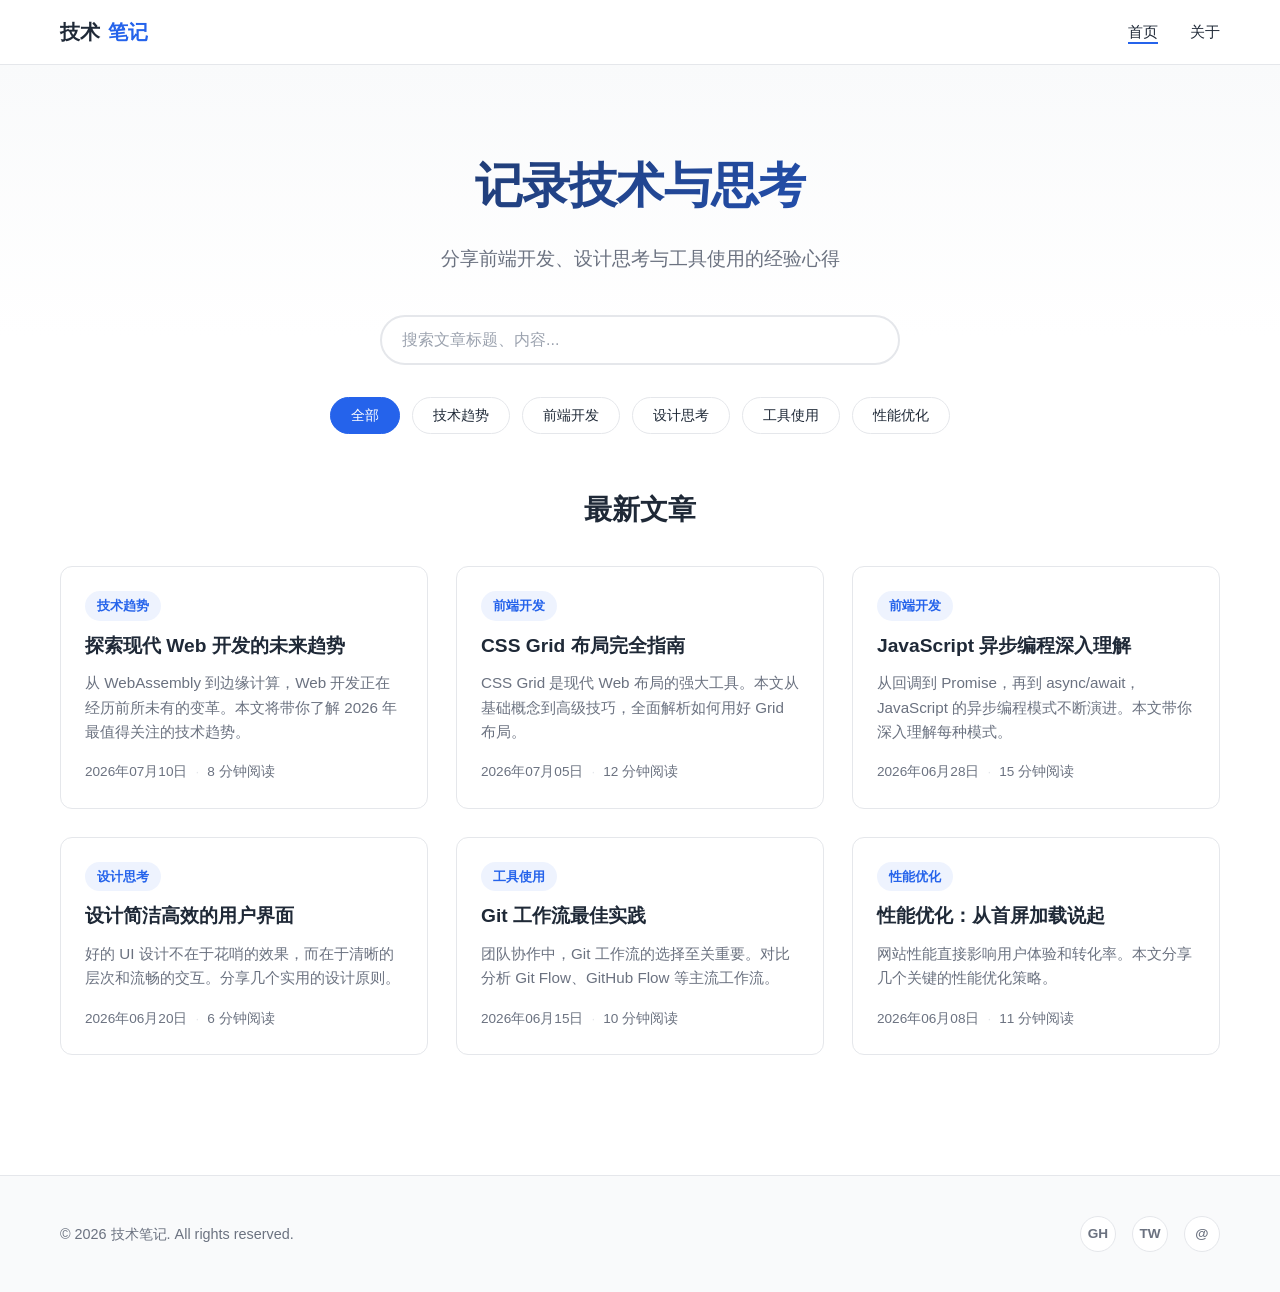
==== index.html @ 2897ea12 "Initial commit" ====
<!DOCTYPE html>
<html lang="zh-CN">
<head>
  <meta charset="UTF-8" />
  <meta name="viewport" content="width=device-width, initial-scale=1.0" />
  <meta name="description" content="个人博客 - 分享技术与思考" />
  <title>个人博客</title>
  <link rel="stylesheet" href="css/style.css" />
</head>
<body>
  <!-- 导航栏 -->
  <header class="header">
    <div class="container">
      <nav class="nav">
        <a href="index.html" class="nav__logo">技术<span>笔记</span></a>
        <ul class="nav__menu" id="nav-menu">
          <li><a href="index.html" class="nav__link active">首页</a></li>
          <li><a href="about.html" class="nav__link">关于</a></li>
        </ul>
        <button class="menu-toggle" id="menu-toggle" aria-label="菜单">
          <span></span>
          <span></span>
          <span></span>
        </button>
      </nav>
    </div>
  </header>

  <!-- Hero 区域 -->
  <section class="hero">
    <h1 class="hero__title">记录技术与思考</h1>
    <p class="hero__subtitle">分享前端开发、设计思考与工具使用的经验心得</p>
  </section>

  <!-- 搜索栏 -->
  <div class="container">
    <div class="search-bar">
      <input type="text" id="search-input" class="search-bar__input" placeholder="搜索文章标题、内容..." />
      <button id="search-clear" class="search-bar__clear" style="display:none;" aria-label="清除搜索">&times;</button>
    </div>
  </div>

  <!-- 分类导航 -->
  <div class="container">
    <div class="category-nav" id="category-nav"></div>
  </div>

  <!-- 文章列表 -->
  <main class="posts-section">
    <div class="container">
      <h2 class="section-title">最新文章</h2>
      <div class="posts-grid" id="posts-container"></div>
    </div>
  </main>

  <!-- 页脚 -->
  <footer class="footer">
    <div class="container">
      <div class="footer__content">
        <p class="footer__copyright">&copy; 2026 技术笔记. All rights reserved.</p>
        <div class="footer__social">
          <a href="#" title="GitHub">GH</a>
          <a href="#" title="Twitter">TW</a>
          <a href="#" title="Email">@</a>
        </div>
      </div>
    </div>
  </footer>

  <script src="js/main.js"></script>
</body>
</html>
---- css/style.css ----
/* ============================================
   个人博客 - 全局样式
   ============================================ */

/* CSS 变量定义 */
:root {
  --color-primary: #2563eb;
  --color-primary-dark: #1d4ed8;
  --color-text: #1f2937;
  --color-text-light: #6b7280;
  --color-bg: #ffffff;
  --color-bg-alt: #f9fafb;
  --color-border: #e5e7eb;
  --color-card-bg: #ffffff;
  --font-sans: -apple-system, BlinkMacSystemFont, "Segoe UI", Roboto, "Helvetica Neue", Arial, "Noto Sans SC", sans-serif;
  --font-mono: "SF Mono", Monaco, "Cascadia Code", "Roboto Mono", Consolas, monospace;
  --max-width: 1200px;
  --radius: 12px;
  --shadow-sm: 0 1px 2px rgba(0, 0, 0, 0.05);
  --shadow: 0 4px 6px -1px rgba(0, 0, 0, 0.08), 0 2px 4px -2px rgba(0, 0, 0, 0.05);
  --shadow-lg: 0 10px 15px -3px rgba(0, 0, 0, 0.1), 0 4px 6px -4px rgba(0, 0, 0, 0.05);
  --transition: all 0.3s ease;
}

/* 重置样式 */
*,
*::before,
*::after {
  margin: 0;
  padding: 0;
  box-sizing: border-box;
}

html {
  scroll-behavior: smooth;
  -webkit-text-size-adjust: 100%;
}

body {
  font-family: var(--font-sans);
  color: var(--color-text);
  background-color: var(--color-bg);
  line-height: 1.7;
  font-size: 16px;
  -webkit-font-smoothing: antialiased;
  -moz-osx-font-smoothing: grayscale;
}

a {
  color: var(--color-primary);
  text-decoration: none;
  transition: var(--transition);
}

a:hover {
  color: var(--color-primary-dark);
}

img {
  max-width: 100%;
  height: auto;
  display: block;
}

ul,
ol {
  list-style: none;
}

/* 容器 */
.container {
  max-width: var(--max-width);
  margin: 0 auto;
  padding: 0 20px;
}

/* ============================================
   导航栏
   ============================================ */
.header {
  position: sticky;
  top: 0;
  z-index: 100;
  background: rgba(255, 255, 255, 0.85);
  backdrop-filter: saturate(180%) blur(12px);
  -webkit-backdrop-filter: saturate(180%) blur(12px);
  border-bottom: 1px solid var(--color-border);
}

.nav {
  display: flex;
  align-items: center;
  justify-content: space-between;
  height: 64px;
}

.nav__logo {
  font-size: 1.25rem;
  font-weight: 700;
  color: var(--color-text);
  display: flex;
  align-items: center;
  gap: 8px;
}

.nav__logo span {
  color: var(--color-primary);
}

.nav__menu {
  display: flex;
  align-items: center;
  gap: 32px;
}

.nav__link {
  color: var(--color-text);
  font-weight: 500;
  font-size: 0.95rem;
  position: relative;
}

.nav__link::after {
  content: "";
  position: absolute;
  bottom: -4px;
  left: 0;
  width: 0;
  height: 2px;
  background: var(--color-primary);
  transition: var(--transition);
}

.nav__link:hover::after,
.nav__link.active::after {
  width: 100%;
}

.nav__link:hover {
  color: var(--color-primary);
}

/* 汉堡菜单按钮 */
.menu-toggle {
  display: none;
  flex-direction: column;
  justify-content: space-around;
  width: 28px;
  height: 28px;
  background: transparent;
  border: none;
  cursor: pointer;
  padding: 0;
}

.menu-toggle span {
  width: 100%;
  height: 2px;
  background: var(--color-text);
  border-radius: 2px;
  transition: var(--transition);
  transform-origin: center;
}

.menu-toggle.active span:nth-child(1) {
  transform: translateY(10px) rotate(45deg);
}

.menu-toggle.active span:nth-child(2) {
  opacity: 0;
}

.menu-toggle.active span:nth-child(3) {
  transform: translateY(-10px) rotate(-45deg);
}

/* ============================================
   Hero 区域
   ============================================ */
.hero {
  text-align: center;
  padding: 80px 20px 60px;
  background: linear-gradient(180deg, var(--color-bg-alt) 0%, var(--color-bg) 100%);
}

.hero__title {
  font-size: clamp(2rem, 5vw, 3rem);
  font-weight: 800;
  letter-spacing: -0.02em;
  margin-bottom: 16px;
  background: linear-gradient(135deg, var(--color-text) 0%, var(--color-primary) 100%);
  -webkit-background-clip: text;
  background-clip: text;
  -webkit-text-fill-color: transparent;
}

.hero__subtitle {
  font-size: clamp(1rem, 2vw, 1.2rem);
  color: var(--color-text-light);
  max-width: 600px;
  margin: 0 auto;
}

/* ============================================
   搜索栏
   ============================================ */
.search-bar {
  position: relative;
  max-width: 560px;
  margin: -20px auto 0;
  padding: 0 20px;
}

.search-bar__input {
  width: 100%;
  padding: 14px 48px 14px 20px;
  border: 2px solid var(--color-border);
  border-radius: 999px;
  font-size: 1rem;
  font-family: inherit;
  color: var(--color-text);
  background: var(--color-bg);
  outline: none;
  transition: var(--transition);
}

.search-bar__input::placeholder {
  color: #9ca3af;
}

.search-bar__input:focus {
  border-color: var(--color-primary);
  box-shadow: 0 0 0 4px rgba(37, 99, 235, 0.1);
}

.search-bar__clear {
  position: absolute;
  right: 36px;
  top: 50%;
  transform: translateY(-50%);
  width: 28px;
  height: 28px;
  border: none;
  background: var(--color-bg-alt);
  color: var(--color-text-light);
  border-radius: 50%;
  font-size: 1.1rem;
  cursor: pointer;
  display: flex;
  align-items: center;
  justify-content: center;
  transition: var(--transition);
  line-height: 1;
}

.search-bar__clear:hover {
  background: var(--color-primary);
  color: #fff;
}

/* 搜索高亮 */
mark {
  background: rgba(37, 99, 235, 0.15);
  color: var(--color-primary);
  padding: 1px 3px;
  border-radius: 3px;
}

/* 搜索无结果 */
.no-results {
  grid-column: 1 / -1;
  text-align: center;
  padding: 60px 20px;
}

.no-results__icon {
  font-size: 3rem;
  margin-bottom: 16px;
}

.no-results__text {
  font-size: 1.2rem;
  font-weight: 600;
  color: var(--color-text);
  margin-bottom: 8px;
}

.no-results__hint {
  font-size: 0.95rem;
  color: var(--color-text-light);
}

/* ============================================
   分类导航
   ============================================ */
.category-nav {
  display: flex;
  flex-wrap: wrap;
  gap: 12px;
  justify-content: center;
  padding: 32px 0;
}

.category-btn {
  padding: 8px 20px;
  border: 1px solid var(--color-border);
  background: var(--color-bg);
  color: var(--color-text);
  border-radius: 999px;
  font-size: 0.9rem;
  cursor: pointer;
  transition: var(--transition);
  font-family: inherit;
}

.category-btn:hover {
  border-color: var(--color-primary);
  color: var(--color-primary);
}

.category-btn.active {
  background: var(--color-primary);
  border-color: var(--color-primary);
  color: #fff;
}

/* ============================================
   文章列表
   ============================================ */
.posts-section {
  padding: 20px 0 60px;
}

.section-title {
  font-size: 1.75rem;
  font-weight: 700;
  margin-bottom: 32px;
  text-align: center;
}

.posts-grid {
  display: grid;
  grid-template-columns: repeat(3, 1fr);
  gap: 28px;
}

/* 文章卡片 */
.post-card {
  background: var(--color-card-bg);
  border: 1px solid var(--color-border);
  border-radius: var(--radius);
  overflow: hidden;
  transition: var(--transition);
  display: flex;
  flex-direction: column;
}

.post-card:hover {
  transform: translateY(-4px);
  box-shadow: var(--shadow-lg);
  border-color: transparent;
}

.post-card__body {
  padding: 24px;
  display: flex;
  flex-direction: column;
  flex: 1;
}

.post-card__category {
  display: inline-block;
  font-size: 0.8rem;
  font-weight: 600;
  color: var(--color-primary);
  background: rgba(37, 99, 235, 0.08);
  padding: 4px 12px;
  border-radius: 999px;
  margin-bottom: 12px;
  align-self: flex-start;
}

.post-card__title {
  font-size: 1.2rem;
  font-weight: 700;
  line-height: 1.4;
  margin-bottom: 12px;
}

.post-card__title a {
  color: var(--color-text);
}

.post-card__title a:hover {
  color: var(--color-primary);
}

.post-card__excerpt {
  color: var(--color-text-light);
  font-size: 0.95rem;
  line-height: 1.6;
  margin-bottom: 16px;
  flex: 1;
}

.post-card__meta {
  display: flex;
  align-items: center;
  gap: 8px;
  font-size: 0.85rem;
  color: var(--color-text-light);
}

.post-card__dot {
  color: var(--color-border);
}

/* ============================================
   文章详情页
   ============================================ */
.post-page {
  padding: 60px 0;
}

.post-content {
  max-width: 760px;
  margin: 0 auto;
}

.btn-back {
  display: inline-block;
  color: var(--color-text-light);
  font-size: 0.9rem;
  margin-bottom: 32px;
  transition: var(--transition);
}

.btn-back:hover {
  color: var(--color-primary);
}

.post-content__header {
  margin-bottom: 40px;
  padding-bottom: 24px;
  border-bottom: 1px solid var(--color-border);
}

.post-content__category {
  display: inline-block;
  font-size: 0.85rem;
  font-weight: 600;
  color: var(--color-primary);
  background: rgba(37, 99, 235, 0.08);
  padding: 4px 14px;
  border-radius: 999px;
  margin-bottom: 16px;
}

.post-content__title {
  font-size: clamp(1.8rem, 4vw, 2.5rem);
  font-weight: 800;
  line-height: 1.3;
  margin-bottom: 16px;
  letter-spacing: -0.01em;
}

.post-content__meta {
  display: flex;
  align-items: center;
  flex-wrap: wrap;
  gap: 8px;
  font-size: 0.9rem;
  color: var(--color-text-light);
}

.post-content__meta .dot {
  color: var(--color-border);
}

.post-content__body {
  font-size: 1.05rem;
  line-height: 1.8;
  color: var(--color-text);
}

.post-content__body h2 {
  font-size: 1.5rem;
  font-weight: 700;
  margin: 32px 0 16px;
}

.post-content__body p {
  margin-bottom: 20px;
}

.post-content__body code {
  font-family: var(--font-mono);
  background: var(--color-bg-alt);
  padding: 2px 8px;
  border-radius: 4px;
  font-size: 0.9em;
  color: var(--color-primary);
}

/* 未找到页面 */
.not-found {
  text-align: center;
  padding: 80px 20px;
}

.not-found h2 {
  font-size: 1.8rem;
  margin-bottom: 12px;
}

.not-found p {
  color: var(--color-text-light);
  margin-bottom: 24px;
}

/* ============================================
   关于页
   ============================================ */
.about-page {
  padding: 60px 0;
}

.about {
  max-width: 760px;
  margin: 0 auto;
}

.about__header {
  text-align: center;
  margin-bottom: 48px;
}

.about__avatar {
  width: 120px;
  height: 120px;
  border-radius: 50%;
  background: linear-gradient(135deg, var(--color-primary) 0%, #7c3aed 100%);
  margin: 0 auto 24px;
  display: flex;
  align-items: center;
  justify-content: center;
  font-size: 3rem;
  color: #fff;
  font-weight: 700;
}

.about__name {
  font-size: 2rem;
  font-weight: 800;
  margin-bottom: 8px;
}

.about__tagline {
  color: var(--color-text-light);
  font-size: 1.1rem;
}

.about__section {
  margin-bottom: 40px;
}

.about__section-title {
  font-size: 1.3rem;
  font-weight: 700;
  margin-bottom: 16px;
  padding-bottom: 8px;
  border-bottom: 2px solid var(--color-border);
}

.about__text {
  color: var(--color-text);
  line-height: 1.8;
  margin-bottom: 12px;
}

.skills {
  display: flex;
  flex-wrap: wrap;
  gap: 12px;
}

.skill-tag {
  padding: 8px 18px;
  background: var(--color-bg-alt);
  border: 1px solid var(--color-border);
  border-radius: 999px;
  font-size: 0.9rem;
  font-weight: 500;
  color: var(--color-text);
  transition: var(--transition);
}

.skill-tag:hover {
  border-color: var(--color-primary);
  color: var(--color-primary);
  transform: translateY(-2px);
}

.contact-list {
  display: flex;
  flex-direction: column;
  gap: 12px;
}

.contact-item {
  display: flex;
  align-items: center;
  gap: 12px;
  padding: 16px;
  background: var(--color-bg-alt);
  border-radius: var(--radius);
  transition: var(--transition);
}

.contact-item:hover {
  background: rgba(37, 99, 235, 0.05);
}

.contact-item__icon {
  width: 40px;
  height: 40px;
  border-radius: 50%;
  background: var(--color-primary);
  color: #fff;
  display: flex;
  align-items: center;
  justify-content: center;
  font-weight: 700;
  flex-shrink: 0;
}

.contact-item__label {
  font-size: 0.85rem;
  color: var(--color-text-light);
}

.contact-item__value {
  font-weight: 500;
  color: var(--color-text);
}

/* ============================================
   页脚
   ============================================ */
.footer {
  background: var(--color-bg-alt);
  border-top: 1px solid var(--color-border);
  padding: 40px 0;
  margin-top: 60px;
}

.footer__content {
  display: flex;
  justify-content: space-between;
  align-items: center;
  flex-wrap: wrap;
  gap: 16px;
}

.footer__copyright {
  color: var(--color-text-light);
  font-size: 0.9rem;
}

.footer__social {
  display: flex;
  gap: 16px;
}

.footer__social a {
  width: 36px;
  height: 36px;
  border-radius: 50%;
  background: var(--color-bg);
  border: 1px solid var(--color-border);
  display: flex;
  align-items: center;
  justify-content: center;
  color: var(--color-text-light);
  font-size: 0.85rem;
  font-weight: 600;
  transition: var(--transition);
}

.footer__social a:hover {
  background: var(--color-primary);
  border-color: var(--color-primary);
  color: #fff;
  transform: translateY(-2px);
}

/* ============================================
   响应式设计
   ============================================ */

/* 平板（<= 1024px） */
@media (max-width: 1024px) {
  .posts-grid {
    grid-template-columns: repeat(2, 1fr);
  }
}

/* 移动端（<= 768px） */
@media (max-width: 768px) {
  .container {
    padding: 0 16px;
  }

  /* 导航栏 */
  .menu-toggle {
    display: flex;
  }

  .nav__menu {
    position: fixed;
    top: 64px;
    left: 0;
    right: 0;
    background: var(--color-bg);
    flex-direction: column;
    padding: 20px;
    gap: 16px;
    border-bottom: 1px solid var(--color-border);
    transform: translateY(-100%);
    opacity: 0;
    visibility: hidden;
    transition: var(--transition);
  }

  .nav__menu.active {
    transform: translateY(0);
    opacity: 1;
    visibility: visible;
  }

  .nav__link {
    width: 100%;
    padding: 8px 0;
  }

  /* Hero */
  .hero {
    padding: 48px 20px 40px;
  }

  /* 文章列表 */
  .posts-grid {
    grid-template-columns: 1fr;
    gap: 20px;
  }

  .post-card__body {
    padding: 20px;
  }

  /* 文章详情 */
  .post-page,
  .about-page {
    padding: 32px 0;
  }

  .post-content__title {
    font-size: 1.6rem;
  }

  /* 关于页 */
  .about__avatar {
    width: 96px;
    height: 96px;
    font-size: 2.4rem;
  }

  .about__name {
    font-size: 1.6rem;
  }

  /* 页脚 */
  .footer__content {
    flex-direction: column;
    text-align: center;
  }
}

/* 小屏移动端（<= 480px） */
@media (max-width: 480px) {
  .hero__title {
    font-size: 1.75rem;
  }

  .category-btn {
    padding: 6px 16px;
    font-size: 0.85rem;
  }

  .post-content__body {
    font-size: 1rem;
  }

  .post-content__body h2 {
    font-size: 1.3rem;
  }
}
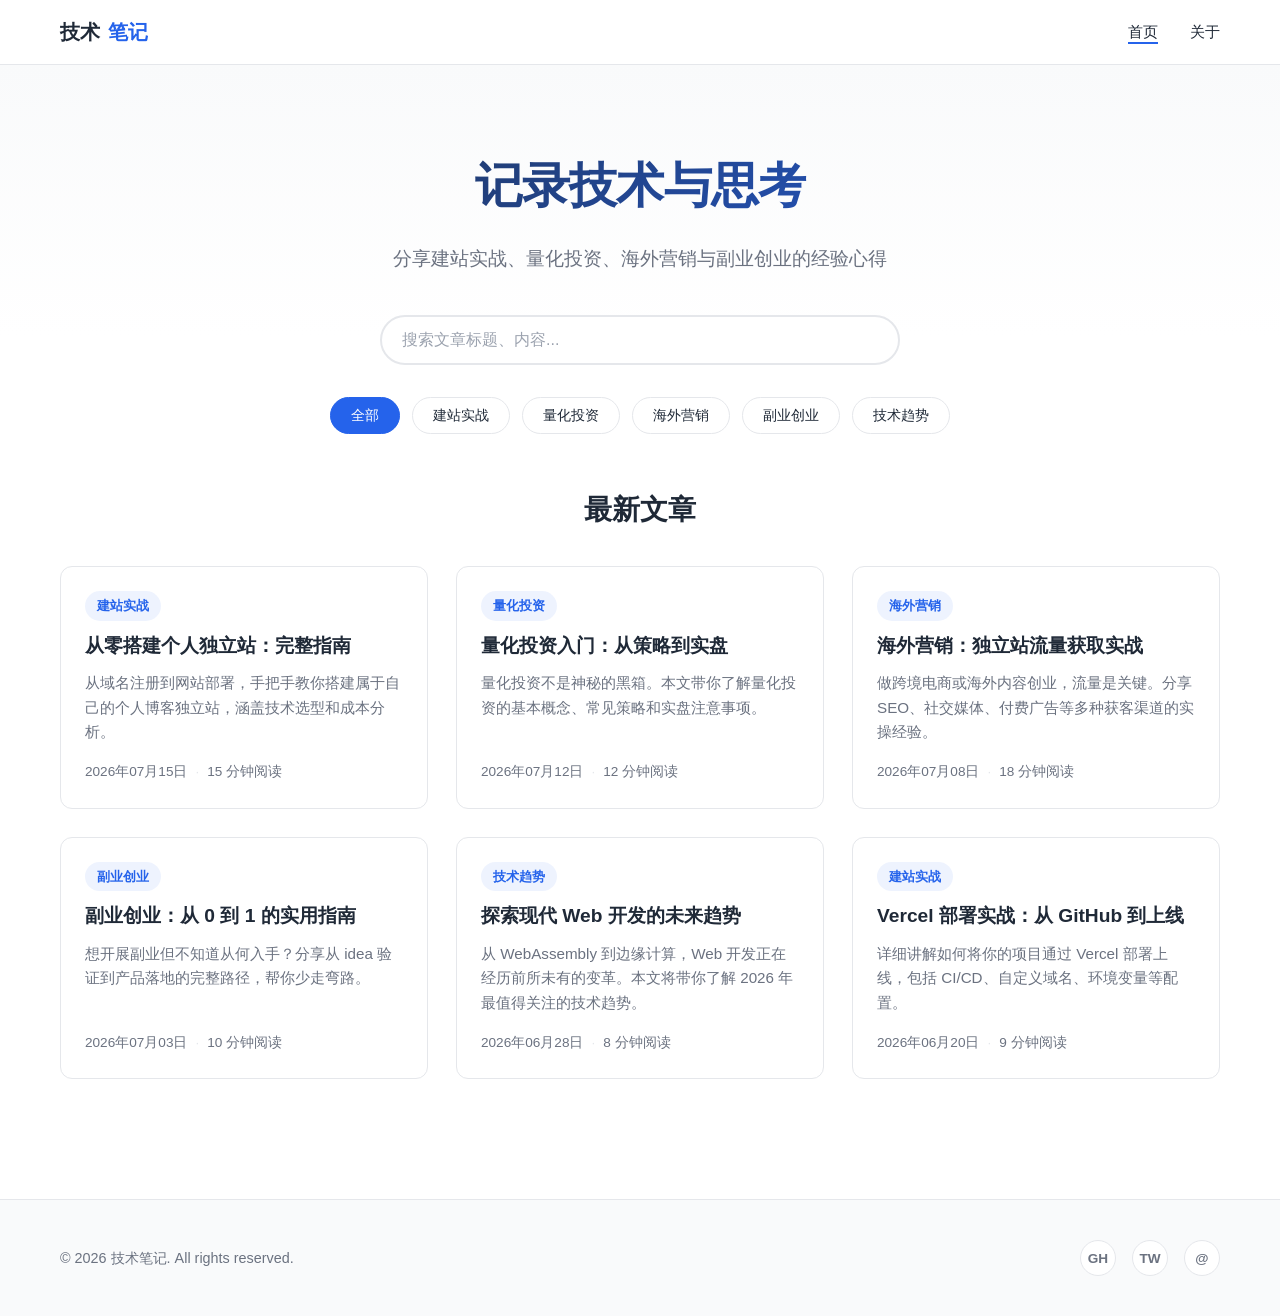
==== commit 10dbcbc7: "feat: 扩展分类系统，增加后台分类管理功能 - 新增5个分类：建站实战、量化投资、海外营销、副业创业、技术趋势 - 管理后台增加分类管理模块，支持添加、编辑、删除分类 - 发布文章时的分类下拉选择" ====
--- a/index.html
+++ b/index.html
@@ -29,7 +29,7 @@
   <!-- Hero 区域 -->
   <section class="hero">
     <h1 class="hero__title">记录技术与思考</h1>
-    <p class="hero__subtitle">分享前端开发、设计思考与工具使用的经验心得</p>
+    <p class="hero__subtitle">分享建站实战、量化投资、海外营销与副业创业的经验心得</p>
   </section>
 
   <!-- 搜索栏 -->
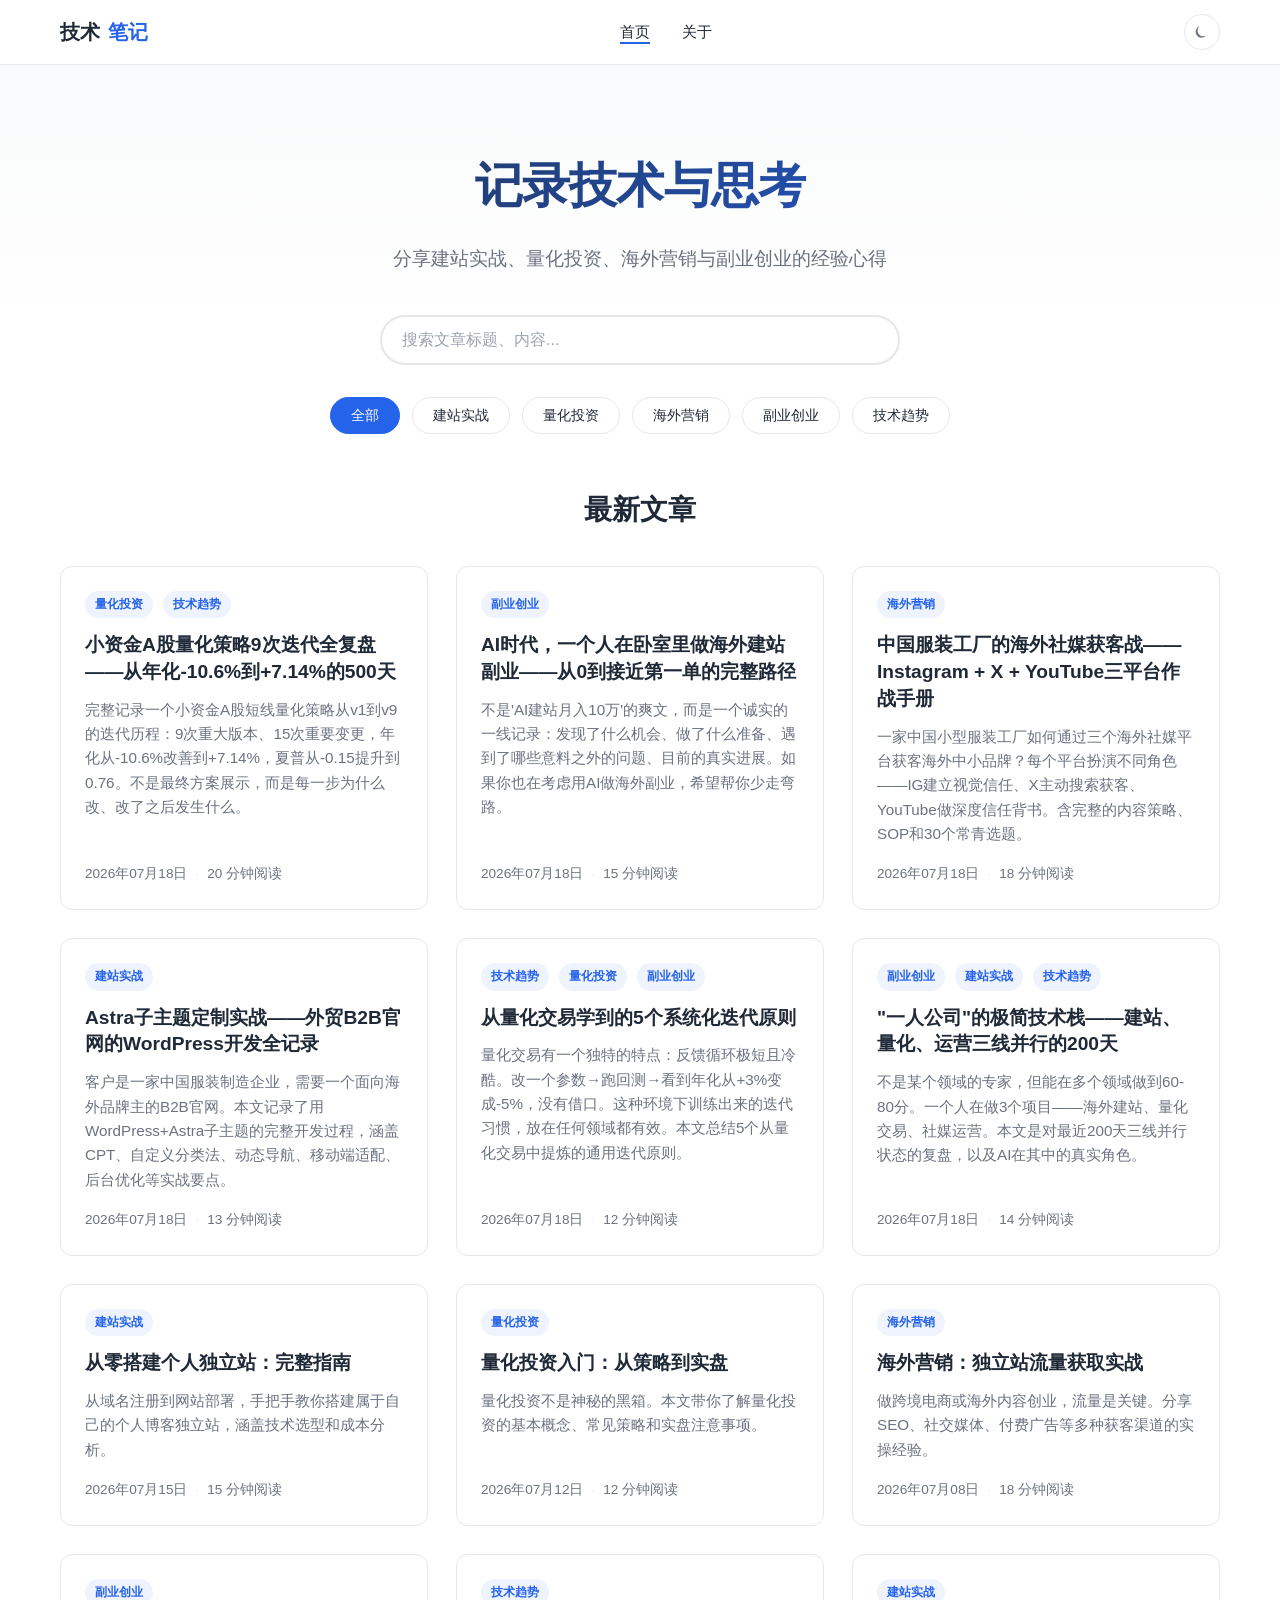
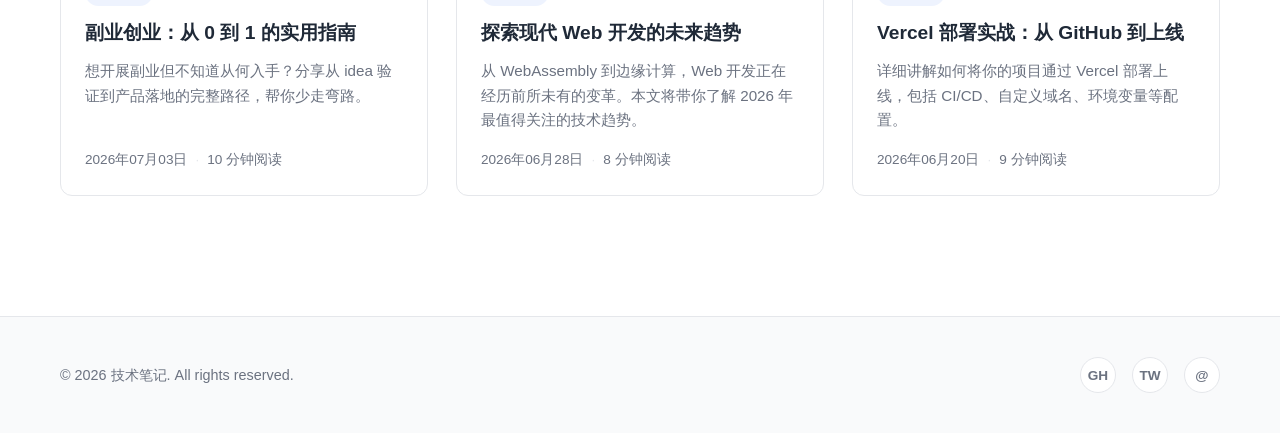
==== commit ac584c3b: "feat: 暗黑模式 + SEO优化 + 上一篇/下一篇导航 - 暗黑模式：CSS变量覆盖 + 导航栏切换按钮(太阳/月亮图标) + localStorage记忆 + 跟随系统偏好 - SEO：首页/" ====
--- a/index.html
+++ b/index.html
@@ -3,8 +3,13 @@
 <head>
   <meta charset="UTF-8" />
   <meta name="viewport" content="width=device-width, initial-scale=1.0" />
-  <meta name="description" content="个人博客 - 分享技术与思考" />
-  <title>个人博客</title>
+  <meta name="description" content="技术笔记 — 分享建站实战、量化投资、海外营销与副业创业的经验心得。一个人+AI的实践记录。" />
+  <meta property="og:title" content="技术笔记 — 分享技术与思考" />
+  <meta property="og:description" content="分享建站实战、量化投资、海外营销与副业创业的经验心得" />
+  <meta property="og:type" content="website" />
+  <meta property="og:url" content="https://fuqiupu.vercel.app/" />
+  <meta name="twitter:card" content="summary" />
+  <title>技术笔记 — 建站 · 量化 · 营销 · 副业</title>
   <link rel="stylesheet" href="css/style.css" />
 </head>
 <body>
@@ -17,6 +22,18 @@
           <li><a href="index.html" class="nav__link active">首页</a></li>
           <li><a href="about.html" class="nav__link">关于</a></li>
         </ul>
+        <button class="theme-toggle" id="theme-toggle" aria-label="切换深色模式" title="切换深色/亮色模式">
+          <svg class="theme-toggle__icon-sun" width="16" height="16" viewBox="0 0 16 16" fill="none" stroke="currentColor" stroke-width="1.6" stroke-linecap="round">
+            <circle cx="8" cy="8" r="3"/>
+            <line x1="8" y1="1.5" x2="8" y2="3.5"/>
+            <line x1="8" y1="12.5" x2="8" y2="14.5"/>
+            <line x1="1.5" y1="8" x2="3.5" y2="8"/>
+            <line x1="12.5" y1="8" x2="14.5" y2="8"/>
+          </svg>
+          <svg class="theme-toggle__icon-moon" width="16" height="16" viewBox="0 0 16 16" fill="currentColor">
+            <path d="M6 2a6 6 0 1 0 6.5 9.3A5 5 0 0 1 6 2z"/>
+          </svg>
+        </button>
         <button class="menu-toggle" id="menu-toggle" aria-label="菜单">
           <span></span>
           <span></span>
--- a/css/style.css
+++ b/css/style.css
@@ -22,6 +22,47 @@
   --transition: all 0.3s ease;
 }
 
+/* 暗黑模式 */
+[data-theme="dark"] {
+  --color-primary: #3b82f6;
+  --color-primary-dark: #60a5fa;
+  --color-text: #e5e7eb;
+  --color-text-light: #9ca3af;
+  --color-bg: #111827;
+  --color-bg-alt: #1f2937;
+  --color-border: #374151;
+  --color-card-bg: #1f2937;
+  --shadow-sm: 0 1px 2px rgba(0, 0, 0, 0.3);
+  --shadow: 0 4px 6px -1px rgba(0, 0, 0, 0.4), 0 2px 4px -2px rgba(0, 0, 0, 0.3);
+  --shadow-lg: 0 10px 15px -3px rgba(0, 0, 0, 0.5), 0 4px 6px -4px rgba(0, 0, 0, 0.3);
+}
+
+/* 暗黑模式下需要特殊处理的硬编码颜色 */
+[data-theme="dark"] .header {
+  background: rgba(17, 24, 39, 0.85);
+}
+
+[data-theme="dark"] .search-bar__input:focus {
+  box-shadow: 0 0 0 4px rgba(59, 130, 246, 0.2);
+}
+
+[data-theme="dark"] .post-card__category,
+[data-theme="dark"] .post-content__category {
+  background: rgba(59, 130, 246, 0.15);
+}
+
+[data-theme="dark"] mark {
+  background: rgba(59, 130, 246, 0.25);
+}
+
+[data-theme="dark"] .contact-item:hover {
+  background: rgba(59, 130, 246, 0.1);
+}
+
+[data-theme="dark"] .toc-sidebar__item a:hover {
+  background: rgba(59, 130, 246, 0.08);
+}
+
 /* 重置样式 */
 *,
 *::before,
@@ -140,6 +181,33 @@
   color: var(--color-primary);
 }
 
+/* 主题切换按钮 */
+.theme-toggle {
+  background: none;
+  border: 1px solid var(--color-border);
+  border-radius: 999px;
+  width: 36px;
+  height: 36px;
+  display: flex;
+  align-items: center;
+  justify-content: center;
+  cursor: pointer;
+  color: var(--color-text-light);
+  transition: var(--transition);
+  flex-shrink: 0;
+}
+
+.theme-toggle:hover {
+  border-color: var(--color-primary);
+  color: var(--color-primary);
+}
+
+/* 亮色模式显示月亮，暗色模式显示太阳 */
+.theme-toggle__icon-sun { display: none; }
+.theme-toggle__icon-moon { display: block; }
+[data-theme="dark"] .theme-toggle__icon-sun { display: block; }
+[data-theme="dark"] .theme-toggle__icon-moon { display: none; }
+
 /* 汉堡菜单按钮 */
 .menu-toggle {
   display: none;
@@ -370,14 +438,22 @@
 
 .post-card__category {
   display: inline-block;
-  font-size: 0.8rem;
+  font-size: 0.78rem;
   font-weight: 600;
   color: var(--color-primary);
   background: rgba(37, 99, 235, 0.08);
-  padding: 4px 12px;
+  padding: 3px 10px;
   border-radius: 999px;
-  margin-bottom: 12px;
-  align-self: flex-start;
+  margin-right: 6px;
+  margin-bottom: 10px;
+  white-space: nowrap;
+}
+
+.post-card__categories {
+  display: flex;
+  flex-wrap: wrap;
+  gap: 4px;
+  margin-bottom: 4px;
 }
 
 .post-card__title {
@@ -422,6 +498,194 @@
   padding: 60px 0;
 }
 
+/* 文章页双栏布局 */
+.post-layout {
+  display: flex;
+  gap: 52px;
+  align-items: flex-start;
+}
+
+.post-layout__main {
+  flex: 1;
+  min-width: 0;
+}
+
+/* ====== 目录侧栏 (桌面端) ====== */
+.toc-sidebar {
+  position: sticky;
+  top: 88px;
+  width: 200px;
+  flex-shrink: 0;
+  max-height: calc(100vh - 120px);
+  overflow-y: auto;
+  font-size: 0.88rem;
+  /* 隐藏移动端 */
+  display: block;
+}
+
+.toc-sidebar__header {
+  display: flex;
+  align-items: center;
+  gap: 8px;
+  font-size: 0.82rem;
+  font-weight: 700;
+  letter-spacing: 0.06em;
+  color: var(--color-text);
+  margin-bottom: 16px;
+  padding-bottom: 12px;
+  border-bottom: 2px solid var(--color-border);
+  text-transform: uppercase;
+}
+
+.toc-sidebar__icon {
+  flex-shrink: 0;
+  color: var(--color-primary);
+  margin-top: -1px;
+}
+
+.toc-sidebar__nav {
+  border-left: 2px solid var(--color-border);
+}
+
+.toc-sidebar__item {
+  list-style: none;
+}
+
+.toc-sidebar__item a {
+  display: block;
+  padding: 5px 0 5px 14px;
+  font-size: 0.85rem;
+  line-height: 1.55;
+  color: var(--color-text-light);
+  text-decoration: none;
+  border-left: 2px solid transparent;
+  margin-left: -2px;
+  border-radius: 0 4px 4px 0;
+  transition: all 0.2s ease;
+}
+
+.toc-sidebar__item a:hover {
+  color: var(--color-primary);
+}
+
+/* h3 子项缩进 */
+.toc-sidebar__item--h3 a {
+  padding-left: 28px;
+  font-size: 0.8rem;
+  color: #9ca3af;
+}
+
+/* 当前激活的目录项 */
+.toc-sidebar__item a.active {
+  color: var(--color-primary);
+  border-left-color: var(--color-primary);
+  font-weight: 600;
+}
+
+.toc-sidebar__item--h3 a.active {
+  color: var(--color-primary);
+}
+
+/* 空目录隐藏 */
+.toc-sidebar--empty {
+  display: none;
+}
+
+/* ====== 移动端折叠目录 ====== */
+.toc-mobile {
+  display: none;
+}
+
+@media (max-width: 860px) {
+  /* 隐藏桌面侧栏 */
+  .toc-sidebar {
+    display: none;
+  }
+
+  /* 显示移动端折叠目录 */
+  .toc-mobile {
+    display: block;
+    margin-bottom: 28px;
+    border: 1px solid var(--color-border);
+    border-radius: 10px;
+    background: var(--color-bg);
+  }
+
+  .toc-mobile__toggle {
+    display: flex;
+    align-items: center;
+    gap: 8px;
+    padding: 13px 16px;
+    font-size: 0.88rem;
+    font-weight: 600;
+    color: var(--color-text);
+    cursor: pointer;
+    user-select: none;
+    list-style: none;
+    letter-spacing: 0.04em;
+  }
+
+  .toc-mobile__toggle::-webkit-details-marker {
+    display: none;
+  }
+
+  .toc-mobile__toggle::after {
+    content: '';
+    width: 8px;
+    height: 8px;
+    border-right: 2px solid var(--color-text-light);
+    border-bottom: 2px solid var(--color-text-light);
+    transform: rotate(45deg);
+    margin-left: auto;
+    transition: transform 0.25s ease;
+  }
+
+  .toc-mobile[open] .toc-mobile__toggle::after {
+    transform: rotate(-135deg);
+  }
+
+  .toc-mobile__toggle svg {
+    flex-shrink: 0;
+    color: var(--color-primary);
+  }
+
+  .toc-mobile__nav {
+    padding: 0 16px 14px;
+    border-top: 1px solid var(--color-border);
+    padding-top: 10px;
+  }
+
+  .toc-mobile__item {
+    list-style: none;
+  }
+
+  .toc-mobile__item a {
+    display: block;
+    padding: 7px 0;
+    font-size: 0.88rem;
+    color: var(--color-text-light);
+    text-decoration: none;
+    transition: color 0.15s;
+    border-radius: 4px;
+  }
+
+  .toc-mobile__item a:hover {
+    color: var(--color-primary);
+  }
+
+  .toc-mobile__item--h3 a {
+    padding-left: 18px;
+    font-size: 0.82rem;
+  }
+
+  /* 移动端单栏布局 */
+  .post-layout {
+    flex-direction: column;
+    gap: 0;
+  }
+}
+
+/* ====== 文章正文 ====== */
 .post-content {
   max-width: 760px;
   margin: 0 auto;
@@ -447,13 +711,22 @@
 
 .post-content__category {
   display: inline-block;
-  font-size: 0.85rem;
+  font-size: 0.83rem;
   font-weight: 600;
   color: var(--color-primary);
   background: rgba(37, 99, 235, 0.08);
   padding: 4px 14px;
   border-radius: 999px;
-  margin-bottom: 16px;
+  margin-right: 6px;
+  margin-bottom: 8px;
+  white-space: nowrap;
+}
+
+.post-content__categories {
+  display: flex;
+  flex-wrap: wrap;
+  gap: 2px;
+  margin-bottom: 8px;
 }
 
 .post-content__title {
@@ -487,6 +760,14 @@
   font-size: 1.5rem;
   font-weight: 700;
   margin: 32px 0 16px;
+  scroll-margin-top: 100px;
+}
+
+.post-content__body h3 {
+  font-size: 1.15rem;
+  font-weight: 600;
+  margin: 24px 0 10px;
+  scroll-margin-top: 100px;
 }
 
 .post-content__body p {
@@ -500,6 +781,74 @@
   border-radius: 4px;
   font-size: 0.9em;
   color: var(--color-primary);
+}
+
+/* 上一篇 / 下一篇导航 */
+.post-nav {
+  display: grid;
+  grid-template-columns: 1fr 1fr;
+  gap: 20px;
+  margin-top: 56px;
+  padding-top: 32px;
+  border-top: 1px solid var(--color-border);
+}
+
+.post-nav__link {
+  display: flex;
+  flex-direction: column;
+  gap: 4px;
+  padding: 16px 20px;
+  border: 1px solid var(--color-border);
+  border-radius: 10px;
+  text-decoration: none;
+  transition: var(--transition);
+}
+
+.post-nav__link:hover {
+  border-color: var(--color-primary);
+  box-shadow: var(--shadow-sm);
+}
+
+.post-nav__link--next {
+  text-align: right;
+}
+
+.post-nav__link--empty {
+  visibility: hidden;
+}
+
+.post-nav__label {
+  font-size: 0.78rem;
+  color: var(--color-text-light);
+  letter-spacing: 0.03em;
+}
+
+.post-nav__title {
+  font-size: 0.9rem;
+  font-weight: 600;
+  color: var(--color-text);
+  line-height: 1.4;
+  display: -webkit-box;
+  -webkit-line-clamp: 2;
+  -webkit-box-orient: vertical;
+  overflow: hidden;
+}
+
+.post-nav__link:hover .post-nav__title {
+  color: var(--color-primary);
+}
+
+@media (max-width: 768px) {
+  .post-nav {
+    grid-template-columns: 1fr;
+    gap: 12px;
+    margin-top: 40px;
+    padding-top: 24px;
+  }
+
+  .post-nav__link--next {
+    text-align: left;
+  }
 }
 
 /* 未找到页面 */
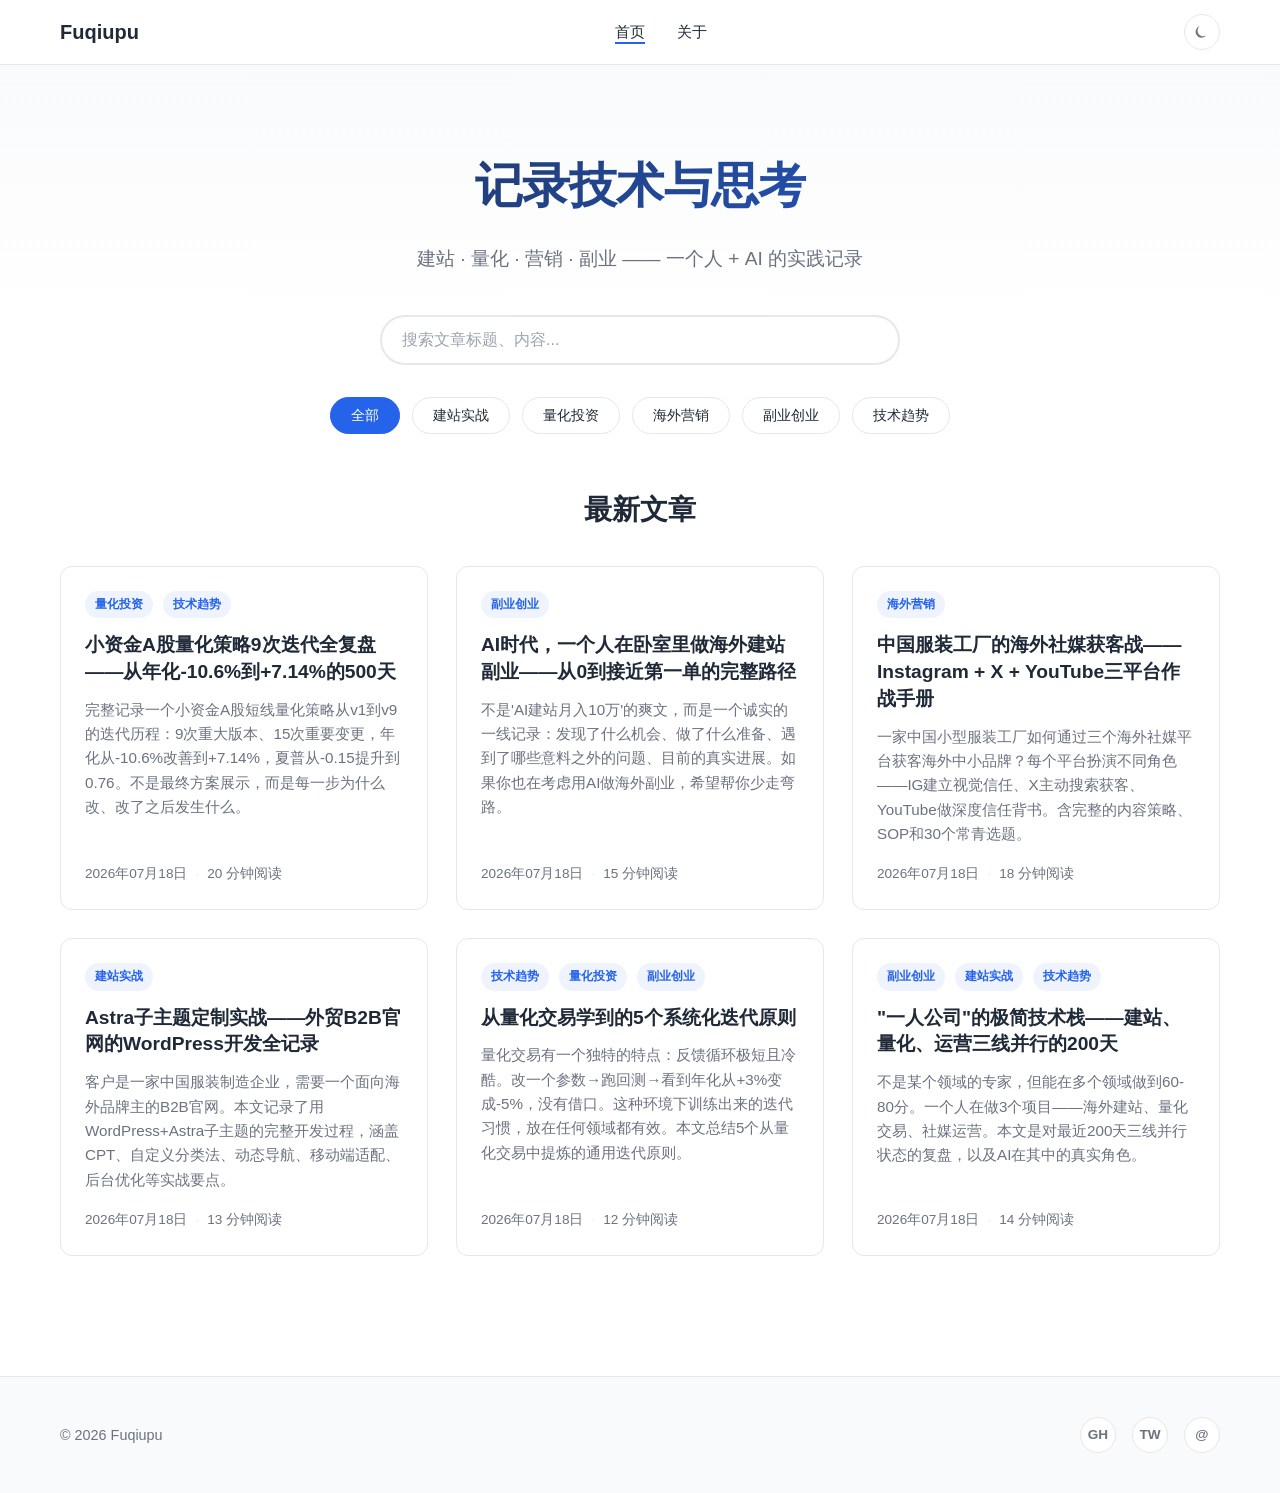
==== commit 0fd0870b: "refactor: 品牌重塑——博客名改为 Fuqiupu，删除默认示例文章，更新关于页 - 导航栏logo: 技术笔记 → Fuqiupu - 页面标题/SEO/版权全面更新 - Hero 改为具体" ====
--- a/index.html
+++ b/index.html
@@ -3,13 +3,13 @@
 <head>
   <meta charset="UTF-8" />
   <meta name="viewport" content="width=device-width, initial-scale=1.0" />
-  <meta name="description" content="技术笔记 — 分享建站实战、量化投资、海外营销与副业创业的经验心得。一个人+AI的实践记录。" />
-  <meta property="og:title" content="技术笔记 — 分享技术与思考" />
-  <meta property="og:description" content="分享建站实战、量化投资、海外营销与副业创业的经验心得" />
+  <meta name="description" content="Fuqiupu — 一个人 + AI 的实践记录。分享建站实战、量化投资、海外营销与副业创业的经验心得。" />
+  <meta property="og:title" content="Fuqiupu · 建站 · 量化 · 营销 · 副业" />
+  <meta property="og:description" content="一个人 + AI 的实践记录——分享建站实战、量化投资、海外营销与副业创业的经验心得" />
   <meta property="og:type" content="website" />
   <meta property="og:url" content="https://fuqiupu.vercel.app/" />
   <meta name="twitter:card" content="summary" />
-  <title>技术笔记 — 建站 · 量化 · 营销 · 副业</title>
+  <title>Fuqiupu · 建站 · 量化 · 营销 · 副业</title>
   <link rel="stylesheet" href="css/style.css" />
 </head>
 <body>
@@ -17,7 +17,7 @@
   <header class="header">
     <div class="container">
       <nav class="nav">
-        <a href="index.html" class="nav__logo">技术<span>笔记</span></a>
+        <a href="index.html" class="nav__logo">Fuqiupu</a>
         <ul class="nav__menu" id="nav-menu">
           <li><a href="index.html" class="nav__link active">首页</a></li>
           <li><a href="about.html" class="nav__link">关于</a></li>
@@ -46,7 +46,7 @@
   <!-- Hero 区域 -->
   <section class="hero">
     <h1 class="hero__title">记录技术与思考</h1>
-    <p class="hero__subtitle">分享建站实战、量化投资、海外营销与副业创业的经验心得</p>
+    <p class="hero__subtitle">建站 · 量化 · 营销 · 副业 —— 一个人 + AI 的实践记录</p>
   </section>
 
   <!-- 搜索栏 -->
@@ -74,7 +74,7 @@
   <footer class="footer">
     <div class="container">
       <div class="footer__content">
-        <p class="footer__copyright">&copy; 2026 技术笔记. All rights reserved.</p>
+        <p class="footer__copyright">&copy; 2026 Fuqiupu</p>
         <div class="footer__social">
           <a href="#" title="GitHub">GH</a>
           <a href="#" title="Twitter">TW</a>
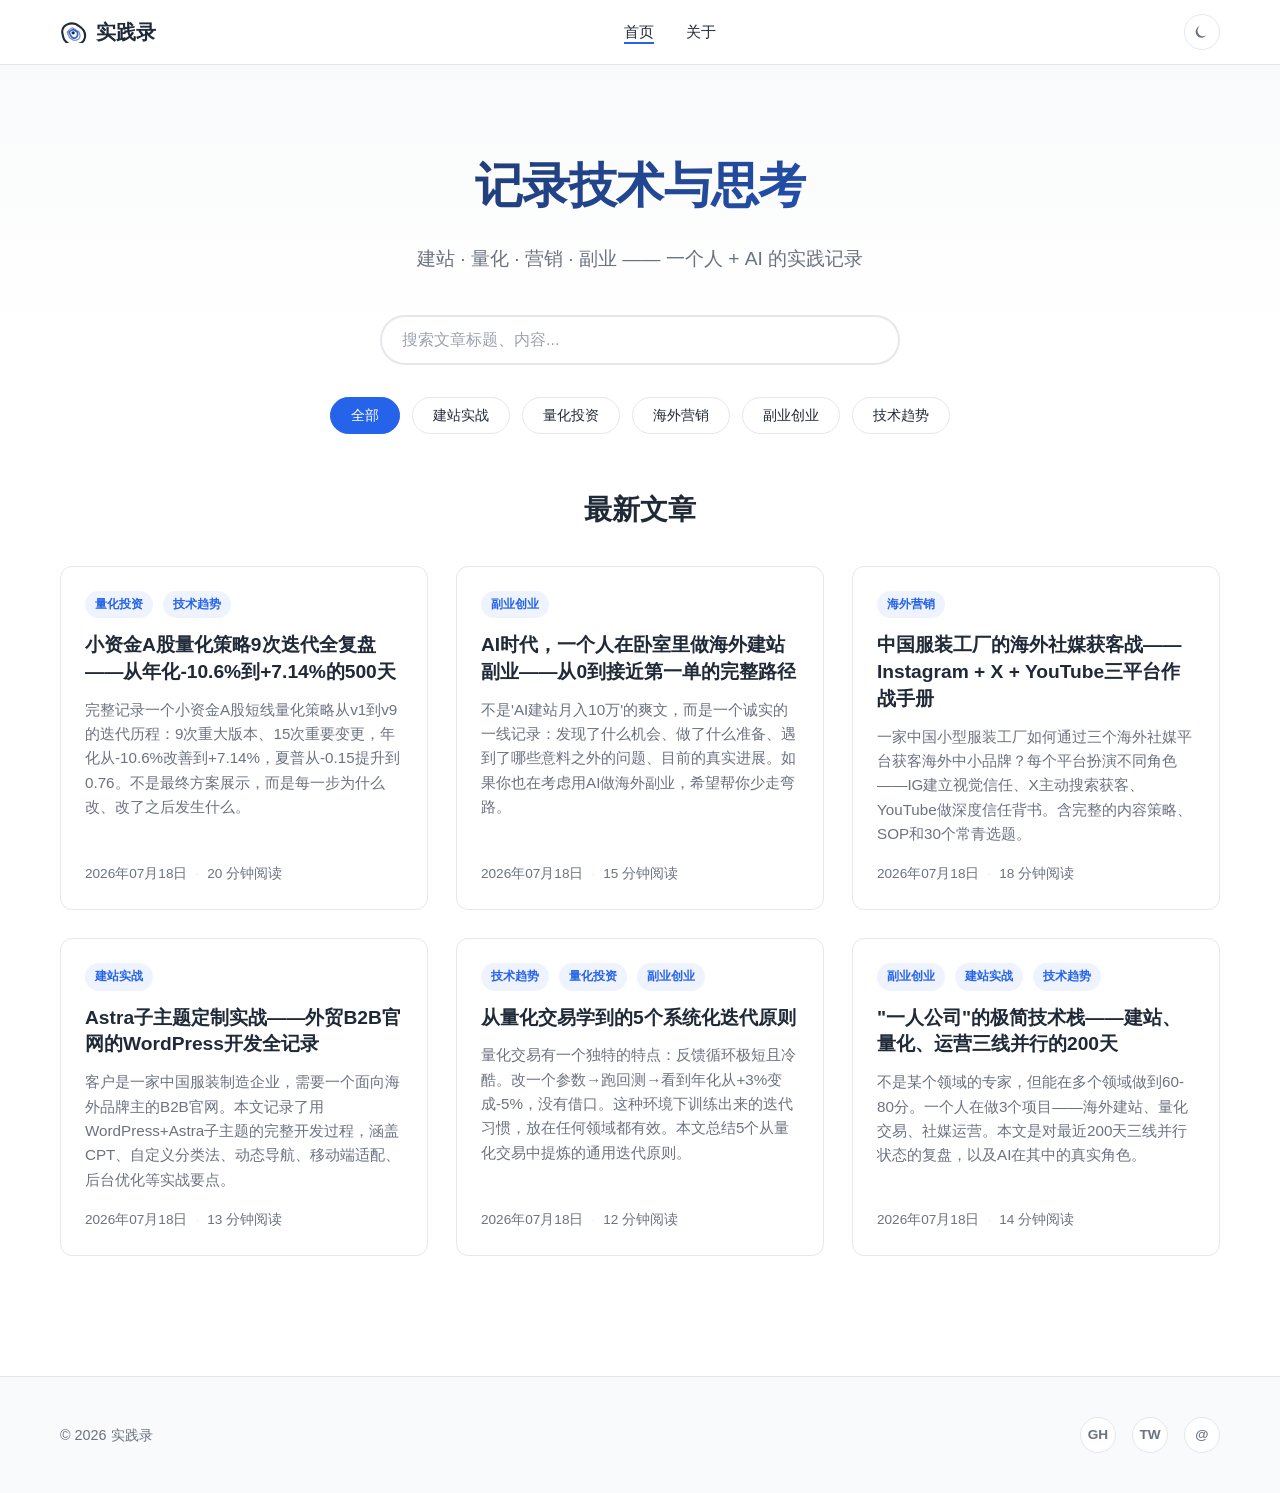
==== commit 72c19ea3: "feat: 品牌重塑——「实践录」年轮Logo + R1树轮图案 - 导航栏Logo: 手工SVG年轮图标 + 「实践录」文字 - 年轮隐喻：树皮外框=博客框架，9圈年轮=迭代积累，中心点=自己 - " ====
--- a/index.html
+++ b/index.html
@@ -3,13 +3,13 @@
 <head>
   <meta charset="UTF-8" />
   <meta name="viewport" content="width=device-width, initial-scale=1.0" />
-  <meta name="description" content="Fuqiupu — 一个人 + AI 的实践记录。分享建站实战、量化投资、海外营销与副业创业的经验心得。" />
-  <meta property="og:title" content="Fuqiupu · 建站 · 量化 · 营销 · 副业" />
+  <meta name="description" content="实践录 — 一个人 + AI 的实践记录。分享建站实战、量化投资、海外营销与副业创业的经验心得。" />
+  <meta property="og:title" content="实践录 · 建站 · 量化 · 营销 · 副业" />
   <meta property="og:description" content="一个人 + AI 的实践记录——分享建站实战、量化投资、海外营销与副业创业的经验心得" />
   <meta property="og:type" content="website" />
   <meta property="og:url" content="https://fuqiupu.vercel.app/" />
   <meta name="twitter:card" content="summary" />
-  <title>Fuqiupu · 建站 · 量化 · 营销 · 副业</title>
+  <title>实践录 · 建站 · 量化 · 营销 · 副业</title>
   <link rel="stylesheet" href="css/style.css" />
 </head>
 <body>
@@ -17,7 +17,15 @@
   <header class="header">
     <div class="container">
       <nav class="nav">
-        <a href="index.html" class="nav__logo">Fuqiupu</a>
+        <a href="index.html" class="nav__logo">
+          <svg viewBox="0 0 32 26" width="28" height="22" fill="none" aria-hidden="true">
+            <path d="M2 13 Q2 7 8 4 Q16 1 22 6 Q30 11 29 19 Q28 25 22 27 Q16 30 10 27 Q4 24 3 18 Z" fill="none" stroke="currentColor" stroke-width="2.5" stroke-linecap="round"/>
+            <path d="M8 13 Q10 10 14 8 Q18 10 22 13 Q24 18 22 21 Q18 24 14 22 Q10 20 9 16 Z" fill="none" stroke="currentColor" stroke-width="1.5" stroke-linecap="round" opacity="0.5"/>
+            <path class="nav__logo-accent" d="M10 13 Q12 11 15 10 Q17 11 20 13 Q21 17 19 19 Q17 21 15 20 Q12 18 11 15 Z" fill="none" stroke="#2563eb" stroke-width="2" stroke-linecap="round"/>
+            <circle cx="15" cy="14" r="2" fill="currentColor"/>
+          </svg>
+          实践录
+        </a>
         <ul class="nav__menu" id="nav-menu">
           <li><a href="index.html" class="nav__link active">首页</a></li>
           <li><a href="about.html" class="nav__link">关于</a></li>
@@ -74,7 +82,7 @@
   <footer class="footer">
     <div class="container">
       <div class="footer__content">
-        <p class="footer__copyright">&copy; 2026 Fuqiupu</p>
+        <p class="footer__copyright">&copy; 2026 实践录</p>
         <div class="footer__social">
           <a href="#" title="GitHub">GH</a>
           <a href="#" title="Twitter">TW</a>
--- a/css/style.css
+++ b/css/style.css
@@ -63,6 +63,10 @@
   background: rgba(59, 130, 246, 0.08);
 }
 
+[data-theme="dark"] .nav__logo-accent {
+  stroke: #3b82f6;
+}
+
 /* 重置样式 */
 *,
 *::before,
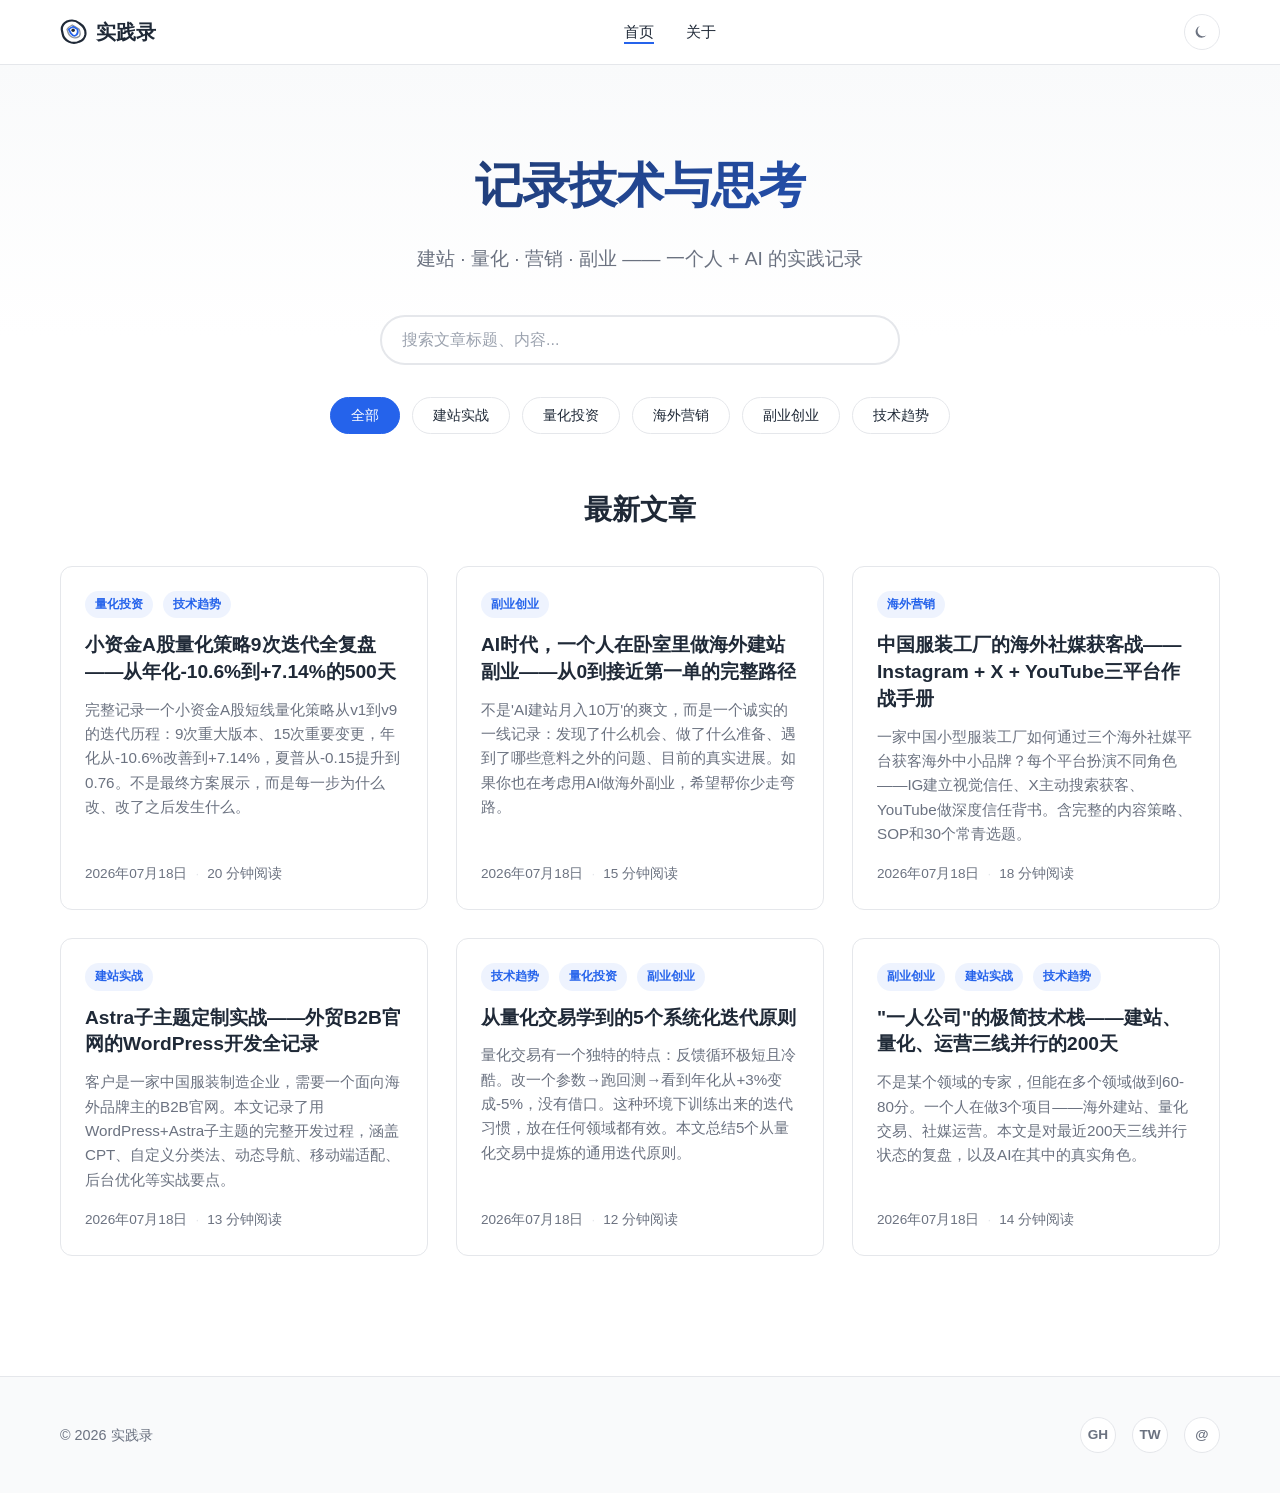
==== commit 9e1ae330: "fix: 年轮Logo底部被裁切——viewBox高度26→32" ====
--- a/index.html
+++ b/index.html
@@ -18,7 +18,7 @@
     <div class="container">
       <nav class="nav">
         <a href="index.html" class="nav__logo">
-          <svg viewBox="0 0 32 26" width="28" height="22" fill="none" aria-hidden="true">
+          <svg viewBox="0 0 32 32" width="28" height="28" fill="none" aria-hidden="true">
             <path d="M2 13 Q2 7 8 4 Q16 1 22 6 Q30 11 29 19 Q28 25 22 27 Q16 30 10 27 Q4 24 3 18 Z" fill="none" stroke="currentColor" stroke-width="2.5" stroke-linecap="round"/>
             <path d="M8 13 Q10 10 14 8 Q18 10 22 13 Q24 18 22 21 Q18 24 14 22 Q10 20 9 16 Z" fill="none" stroke="currentColor" stroke-width="1.5" stroke-linecap="round" opacity="0.5"/>
             <path class="nav__logo-accent" d="M10 13 Q12 11 15 10 Q17 11 20 13 Q21 17 19 19 Q17 21 15 20 Q12 18 11 15 Z" fill="none" stroke="#2563eb" stroke-width="2" stroke-linecap="round"/>
